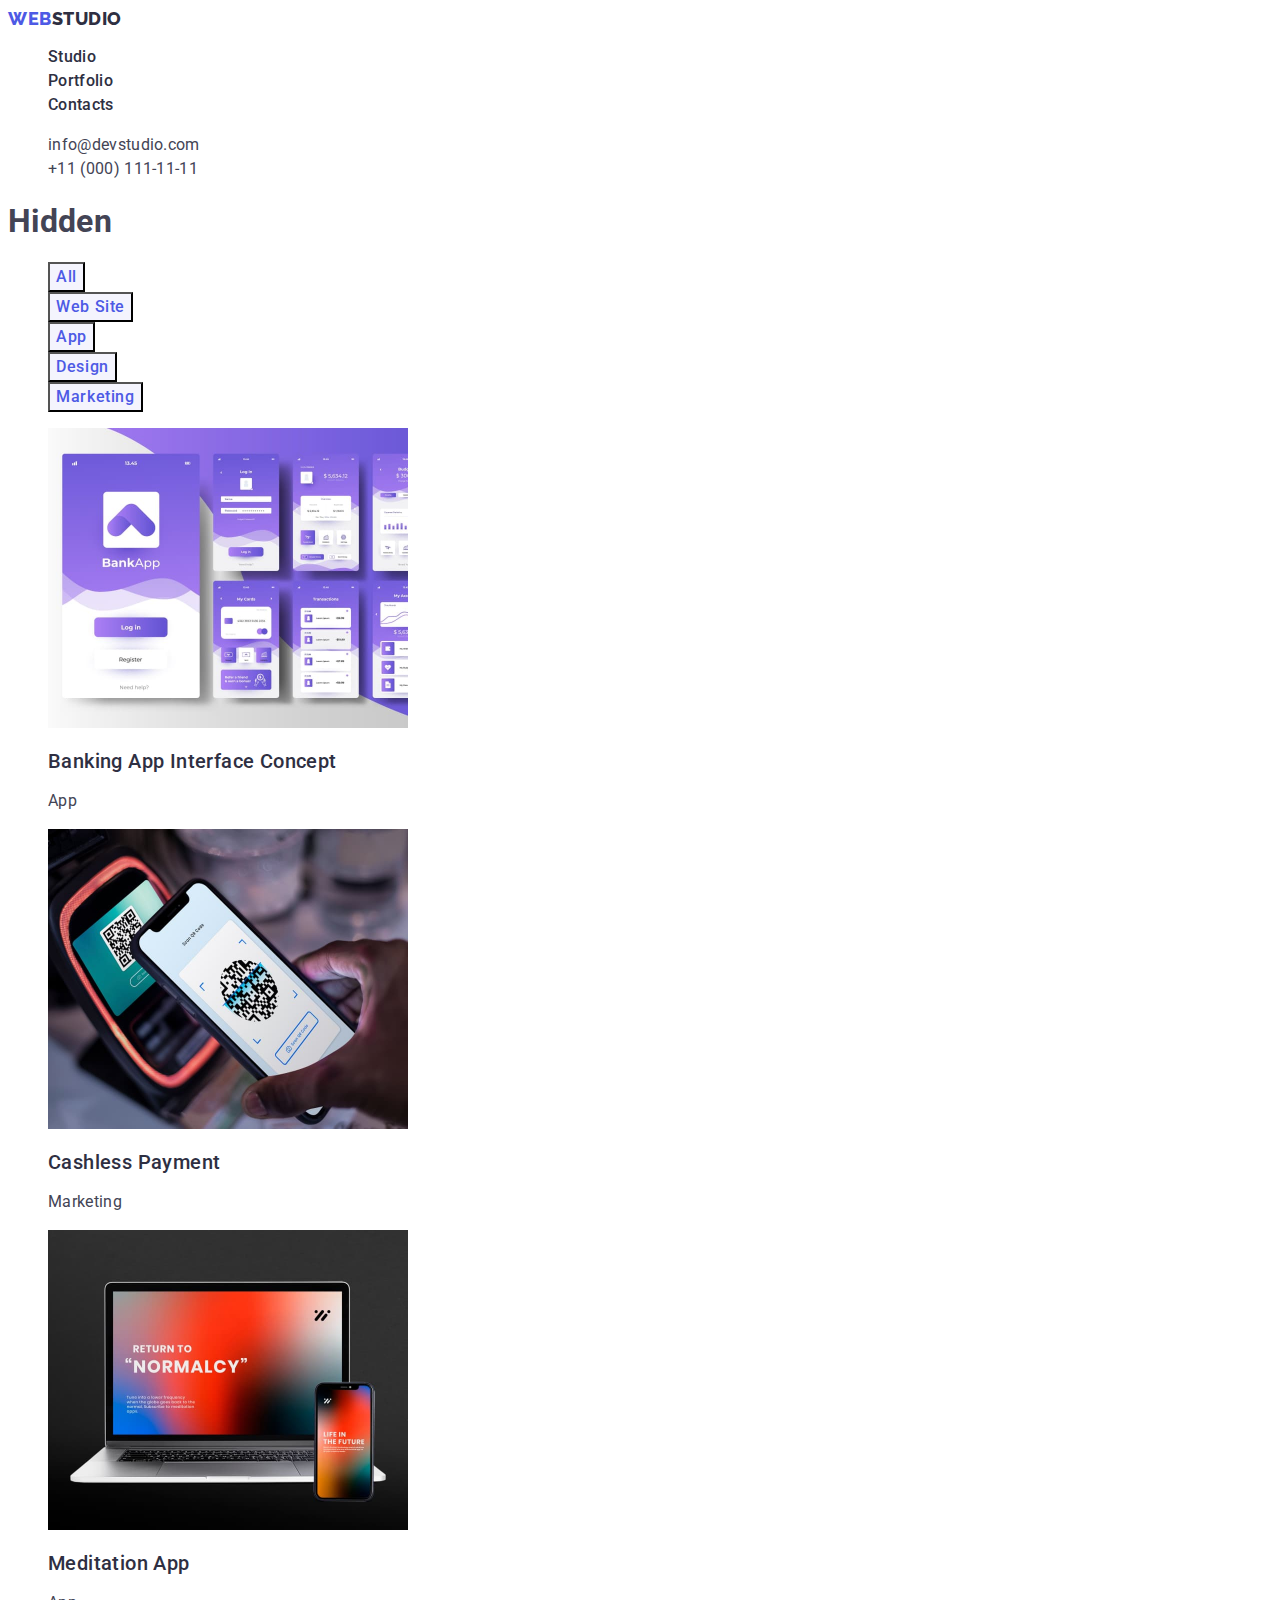
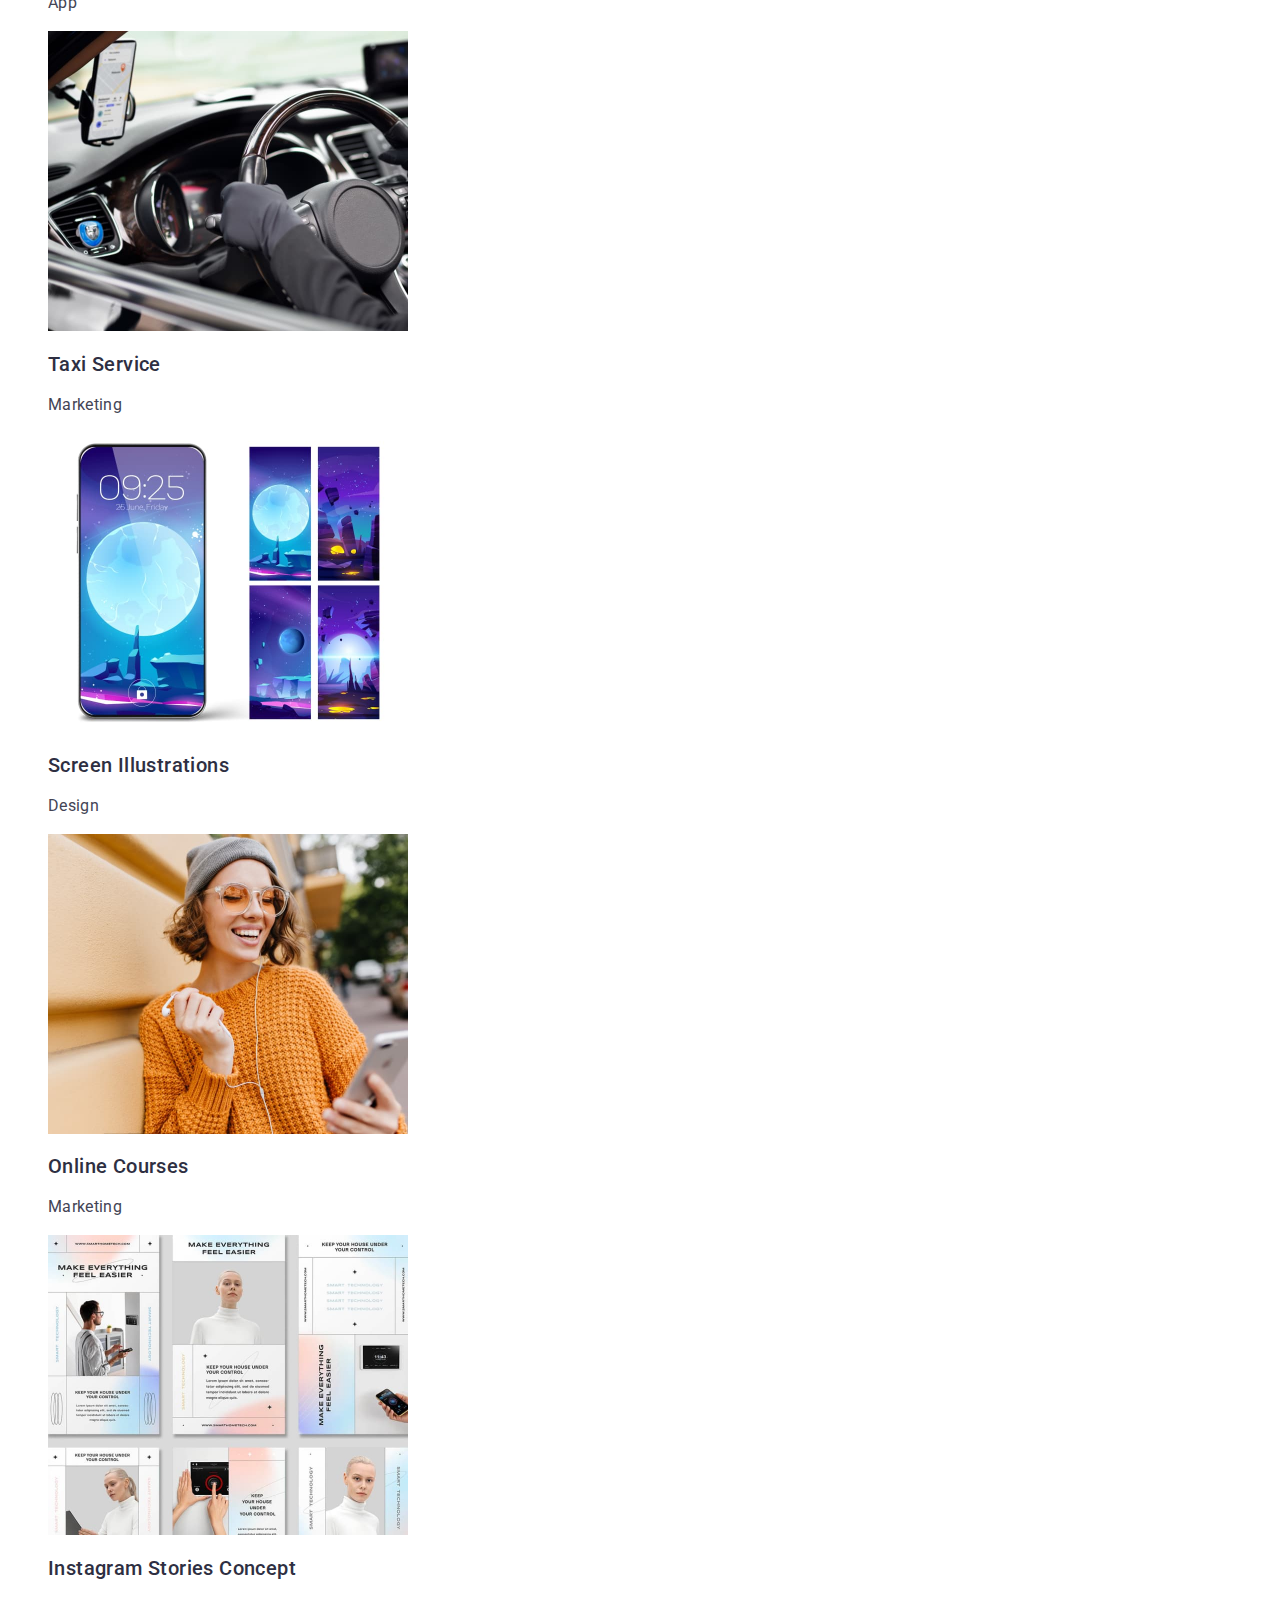
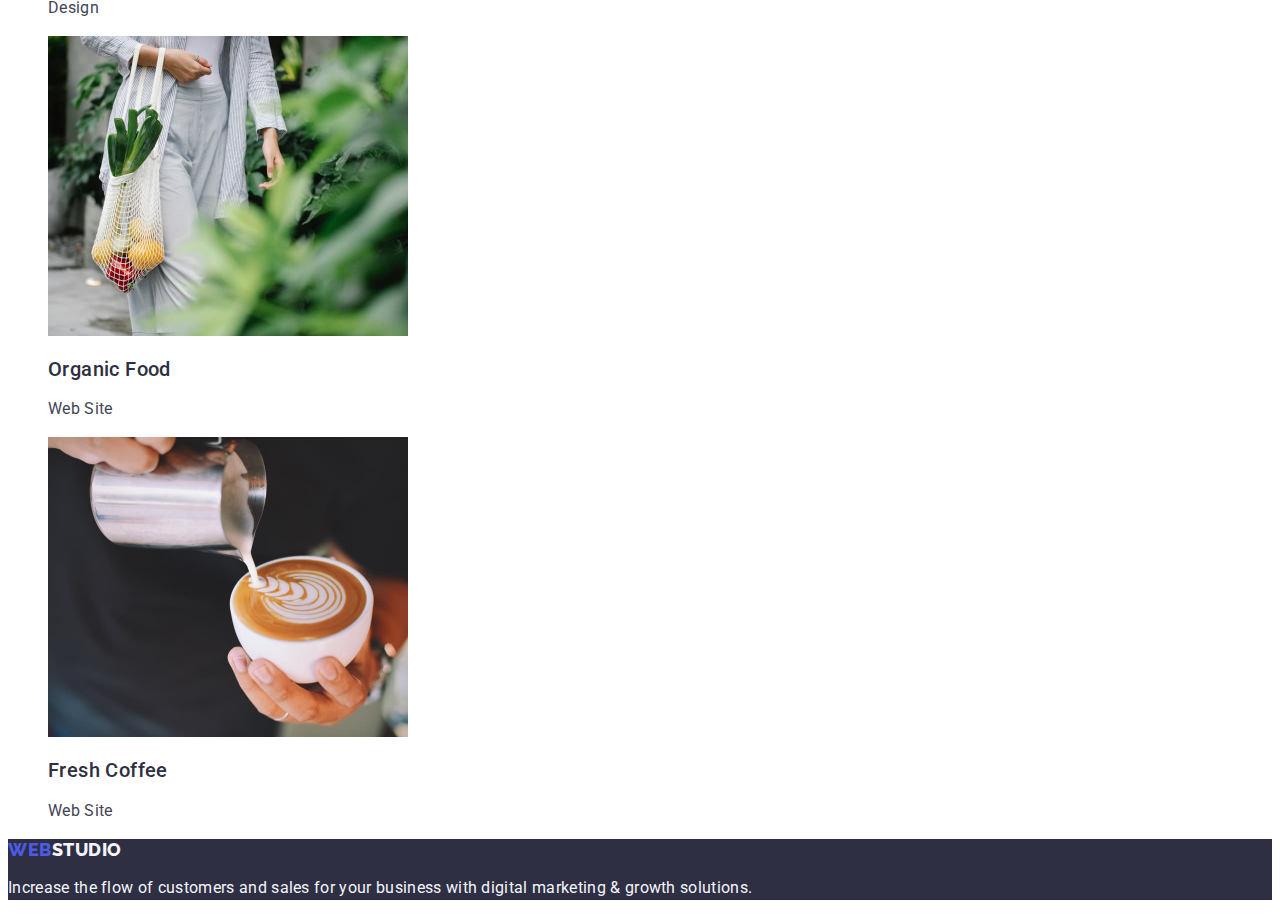
==== portfolio.html @ c9ec7383 "Feat(New project) Added files" ====
<!DOCTYPE html>
<html lang="en">
  <head>
    <meta charset="UTF-8" />
    <meta name="viewport" content="width=device-width, initial-scale=1.0" />
    <link rel="preconnect" href="https://fonts.googleapis.com" />
    <link rel="preconnect" href="https://fonts.gstatic.com" crossorigin />
    <link
      href="https://fonts.googleapis.com/css2?family=Raleway:wght@800&family=Roboto:wght@400;500;700;900&display=swap"
      rel="stylesheet"
    />
    <link rel="stylesheet" href="./css/styles.css" />
    <link rel="shortcut icon" href="./images/favicon.ico" />
    <title>Portfolio</title>
  </head>
  <body>
    <header class="header">
      <nav class="header-nav">
        <a class="header-nav__logo-blue link" href="./index.html"
          >Web<span class="header-nav__logo-black">Studio</span></a
        >
        <ul class="header-nav__list list">
          <li class="header-nav__item">
            <a class="header-nav__link link" href="./index.html">Studio</a>
          </li>
          <li class="header-nav__item">
            <a class="header-nav__link link" href="./portfolio.html"
              >Portfolio</a
            >
          </li>
          <li class="header-nav__item">
            <a class="header-nav__link link" href="">Contacts</a>
          </li>
        </ul>
      </nav>
      <address class="header-contacts">
        <ul class="header-contacts__list list">
          <li class="header-contacts__item">
            <a
              class="header-contacts__link link"
              href="mailto:info@devstudio.com"
              >info@devstudio.com</a
            >
          </li>
          <li class="header-contacts__item">
            <a class="header-contacts__link link" href="tel:+110001111111"
              >+11 (000) 111-11-11</a
            >
          </li>
        </ul>
      </address>
    </header>

    <main>
      <section class="gallery">
        <h1 class="hidden">Hidden</h1>

        <ul class="gallery-filter__list list">
          <li class="gallery-filter__item">
            <button class="gallery-filter__button" type="button">All</button>
          </li>
          <li class="gallery-filter__item">
            <button class="gallery-filter__button" type="button">
              Web Site
            </button>
          </li>
          <li class="gallery-filter__item">
            <button class="gallery-filter__button" type="button">App</button>
          </li>
          <li class="gallery-filter__item">
            <button class="gallery-filter__button" type="button">Design</button>
          </li>
          <li class="gallery-filter__item">
            <button class="gallery-filter__button" type="button">
              Marketing
            </button>
          </li>
        </ul>

        <ul class="gallery__list list">
          <li class="gallery__item">
            <a class="gallery__link link"
              ><img
                class="gallery__image"
                src="./images/portfolio-01.jpg"
                alt="Banking App Interface Concept"
                width="360"
              />
              <h2 class="gallery__title">Banking App Interface Concept</h2>
              <p class="gallery__text">App</p></a
            >
          </li>
          <li class="gallery__item">
            <a class="gallery__link link">
              <img
                class="gallery__image"
                src="./images/portfolio-02.jpg"
                alt="Cashless Payment"
                width="360"
              />
              <h2 class="gallery__title">Cashless Payment</h2>
              <p class="gallery__text">Marketing</p></a
            >
          </li>
          <li class="gallery__item">
            <a class="gallery__link link"
              ><img
                class="gallery__image"
                src="./images/portfolio-03.jpg"
                alt="Meditation App"
                width="360"
              />
              <h2 class="gallery__title">Meditation App</h2>
              <p class="gallery__text">App</p></a
            >
          </li>
          <li class="gallery__item">
            <a class="gallery__link link"
              ><img
                class="gallery__image"
                src="./images/portfolio-04.jpg"
                alt="Taxi Service"
                width="360"
              />
              <h2 class="gallery__title">Taxi Service</h2>
              <p class="gallery__text">Marketing</p></a
            >
          </li>
          <li class="gallery__item">
            <a class="gallery__link link"
              ><img
                class="gallery__image"
                src="./images/portfolio-05.jpg"
                alt="Screen Illustrations"
                width="360"
              />
              <h2 class="gallery__title">Screen Illustrations</h2>
              <p class="gallery__text">Design</p></a
            >
          </li>
          <li class="gallery__item">
            <a class="gallery__link link">
              <img
                class="gallery__image"
                src="./images/portfolio-06.jpg"
                alt="Online Courses"
                width="360"
              />
              <h2 class="gallery__title">Online Courses</h2>
              <p class="gallery__text">Marketing</p>
            </a>
          </li>
          <li class="gallery__item">
            <a class="gallery__link link">
              <img
                class="gallery__image"
                src="./images/portfolio-07.jpg"
                alt="Instagram Stories Concept"
                width="360"
              />
              <h2 class="gallery__title">Instagram Stories Concept</h2>
              <p class="gallery__text">Design</p>
            </a>
          </li>
          <li class="gallery__item">
            <a class="gallery__link link">
              <img
                class="gallery__image"
                src="./images/portfolio-08.jpg"
                alt="Organic Food"
                width="360"
              />
              <h2 class="gallery__title">Organic Food</h2>
              <p class="gallery__text">Web Site</p>
            </a>
          </li>
          <li class="gallery__item">
            <a class="gallery__link link"
              ><img
                class="gallery__image"
                src="./images/portfolio-09.jpg"
                alt="Fresh Coffee"
                width="360"
              />
              <h2 class="gallery__title">Fresh Coffee</h2>
              <p class="gallery__text">Web Site</p></a
            >
          </li>
        </ul>
      </section>
    </main>

    <footer class="footer">
      <a class="footer__logo-blue link" href="./index.html"
        >Web<span class="footer__logo-white">Studio</span></a
      >
      <p class="footer__text">
        Increase the flow of customers and sales for your business with digital
        marketing & growth solutions.
      </p>
    </footer>
  </body>
</html>
---- css/styles.css ----
:root {
  --color-iris: #4d5ae5;
  --color-ocean: #404bbf;
  --color-navy-blue: #2e2f42;
  --color-green: #31d0aa;
  --color-slate: #434455;
  --color-light-slate: #8e8f99;
  --color-cornflower: #e7e9fc;
  --color-cloud: #f4f4fd;
  --color-navy-blue-modal: #2e2f42;
  --color-grey: #2e2f42;
  --color-white: #ffffff;
  --color-dairy: #fcfcfc;
}

body {
  font-family: 'Roboto', sans-serif;
  color: var(--color-slate);
  background-color: var(--color-white);
  font-size: 16px;
  letter-spacing: 0.02em;
}

/* input,
textarea,
button {
  font: inherit;
}

button {
  cursor: pointer;
  color: currentColor;
} */

.list {
  list-style: none;
}

.link {
  text-decoration: none;
}

/* ul {
  list-style: none;
}

a {
  text-decoration: none;
  outline: none;
} */

/* h1,
h2,
h3,
h4,
h5,
h6,
p,
ul {
  margin: 0;
  padding: 0;
}

img {
  display: block;
  max-width: 100%;
  height: auto;
}

.hidden {
  position: absolute;
  width: 1px;
  height: 1px;
  padding: 0;
  margin: -1px;
  overflow: hidden;
  clip: rect(0, 0, 0, 0);
  white-space: nowrap;
  border: 0;
} */

/* Page Studio */

.header {
}

.header-nav {
}

.header-nav__logo-blue {
  color: var(--color-iris);
  font-family: 'Raleway', sans-serif;
  font-weight: 800;
  font-size: 18px;
  line-height: 1.17;
  letter-spacing: 0.03em;
  text-transform: uppercase;
}
.header-nav__logo-black {
  color: var(--color-navy-blue);
  font-family: 'Raleway', sans-serif;
  font-weight: 800;
  font-size: 18px;
  line-height: 1.17;
  letter-spacing: 0.03em;
  text-transform: uppercase;
}

.header-nav__list {
}

.header-nav__item {
}

.header-nav__link {
  color: var(--color-navy-blue);
  font-weight: 500;
  font-size: 16px;
  line-height: 1.5;
}

.header-nav__link:hover,
.header-nav__link:focus {
  color: var(--color-ocean);
}

.header-contacts {
  font-style: normal;
}

.header-contacts__list {
}

.header-contacts__item {
}

.header-contacts__link {
  color: var(--color-slate);
  font-weight: 400;
  font-size: 16px;
  line-height: 1.5;
}

.header-contacts__link:hover,
.header-contacts__link:focus {
  color: var(--color-ocean);
}

.hero {
  background-color: var(--color-navy-blue);
}

.hero__title {
  color: var(--color-white);
  font-weight: 700;
  font-size: 56px;
  line-height: 1.07;
  letter-spacing: 0.02em;
  text-align: center;
}

.hero__button {
  color: var(--color-white);
  background-color: var(--color-iris);
  font-family: 'Roboto', sans-serif;
  font-weight: 500;
  font-size: 16px;
  line-height: 1.5;
  letter-spacing: 0.04em;
  cursor: pointer;
  /* border-radius: 4px;
  padding: 16px 32px 16px 32px;
  border: none;
  box-shadow: 0px 4px 4px 0px rgba(0, 0, 0, 0.15); */
}

.hero__button:hover,
.hero__button:focus {
  background-color: var(--color-ocean);
}

.company {
}

.hidden {
}

.company__list {
}

.company__item {
}

.company__title {
  color: var(--color-navy-blue);
  font-weight: 500;
  font-size: 20px;
  line-height: 1.2;
  letter-spacing: 0.02em;
}

.company__text {
  color: var(--color-slate);
  font-weight: 400;
  font-size: 16px;
  line-height: 1.5;
}

.works {
}

.works__title {
  color: var(--color-navy-blue);
  font-weight: 700;
  font-size: 36px;
  line-height: 1.11;
  text-align: center;
  text-transform: capitalize;
}

.works__list {
}

.works__item {
}

.works__image {
}

.team {
  background-color: var(--color-cloud);
}

.team__title {
  color: var(--color-navy-blue);
  font-weight: 700;
  font-size: 36px;
  line-height: 1.11;
  text-align: center;
  letter-spacing: 0.02em;
  text-transform: capitalize;
}

.team__list {
  background-color: var(--color-white);
}

.team__item {
  background-color: var(--color-white);
}

.team__image {
}

.team__specialist {
  color: var(--color-navy-blue);
  font-weight: 500;
  font-size: 20px;
  line-height: 1.2;
  letter-spacing: 0.02em;
}

.team__job-title {
  color: var(--color-slate);
  font-weight: 400;
  font-size: 16px;
  line-height: 1.5;
}

.footer {
  background-color: var(--color-navy-blue);
}

.footer__logo-blue {
  color: var(--color-iris);
  font-family: 'Raleway', sans-serif;
  font-weight: 800;
  font-size: 18px;
  line-height: 1.17;
  letter-spacing: 0.03em;
  text-transform: uppercase;
}

.footer__logo-white {
  color: var(--color-cloud);
  font-family: 'Raleway', sans-serif;
  font-weight: 800;
  font-size: 18px;
  line-height: 1.17;
  letter-spacing: 0.03em;
  text-transform: uppercase;
}

.footer__text {
  color: var(--color-cloud);
  font-weight: 400;
  font-size: 16px;
  line-height: 1.5;
}

/* Page Portfolio */

.gallery-filter {
}

.hidden {
}

.gallery-filter__list {
}

.gallery-filter__item {
}

.gallery-filter__button {
  color: var(--color-iris);
  background-color: var(--color-cloud);
  font-family: 'Roboto', sans-serif;
  font-weight: 500;
  font-size: 16px;
  line-height: 1.5;
  letter-spacing: 0.04em;
  cursor: pointer;
  /* border: 1px solid var(--color-cornflower);
  border-radius: 4px;
  padding: 12px 24px 12px 24px; */
}

.gallery-filter__button:hover,
.gallery-filter__button:focus {
  color: var(--color-white);
  background-color: var(--color-ocean);
  /* box-shadow: 0px 2px 2px 0px rgba(0, 0, 0, 0.12),
    0px 2px 1px 0px rgba(0, 0, 0, 0.08), 0px 3px 1px 0px rgba(0, 0, 0, 0.1);
  border: none; */
}

.gallery {
}

.gallery__list {
}

.gallery__item {
}

.gallery__link {
}

.gallery__image {
}

.gallery__title {
  color: var(--color-navy-blue);
  font-weight: 500;
  font-size: 20px;
  line-height: 1.2;
  letter-spacing: 0.02em;
}

.gallery__text {
  color: var(--color-slate);
  font-weight: 400;
  font-size: 16px;
  line-height: 1.5;
  letter-spacing: 0.02em;
}
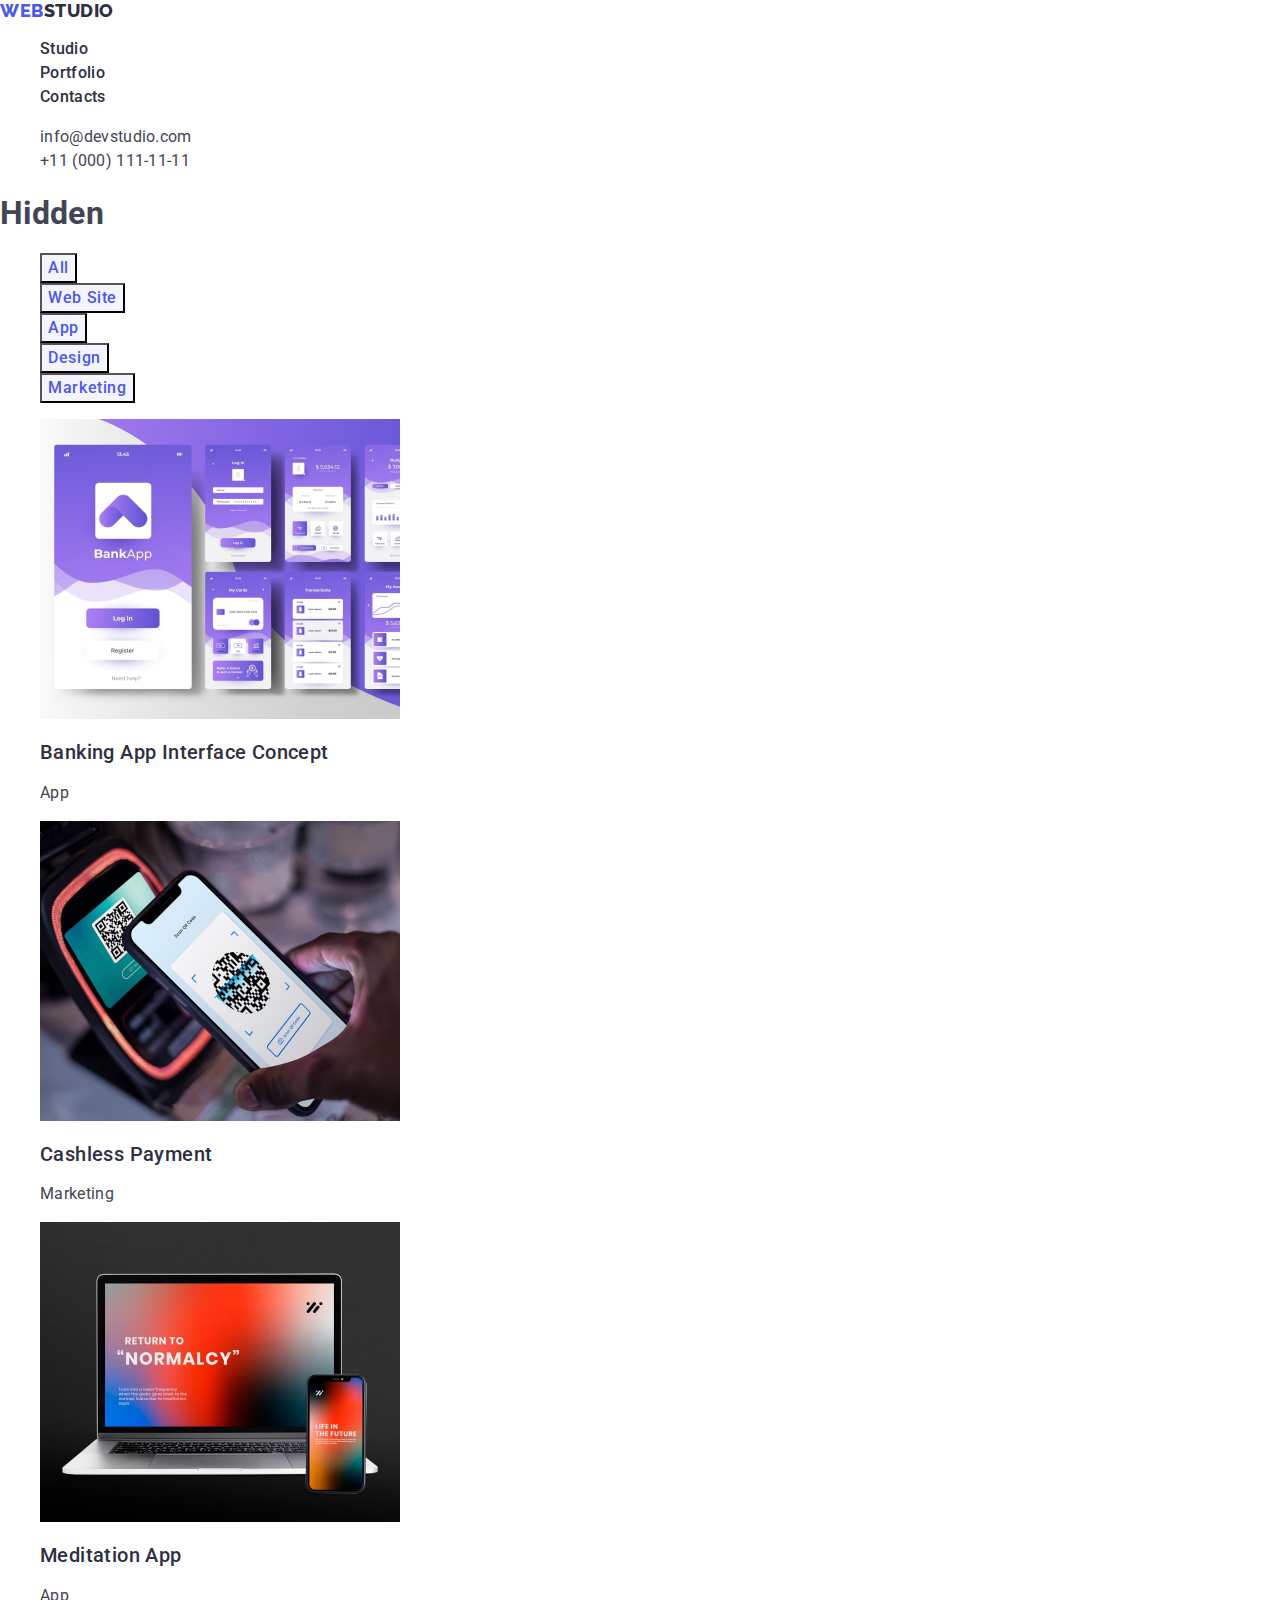
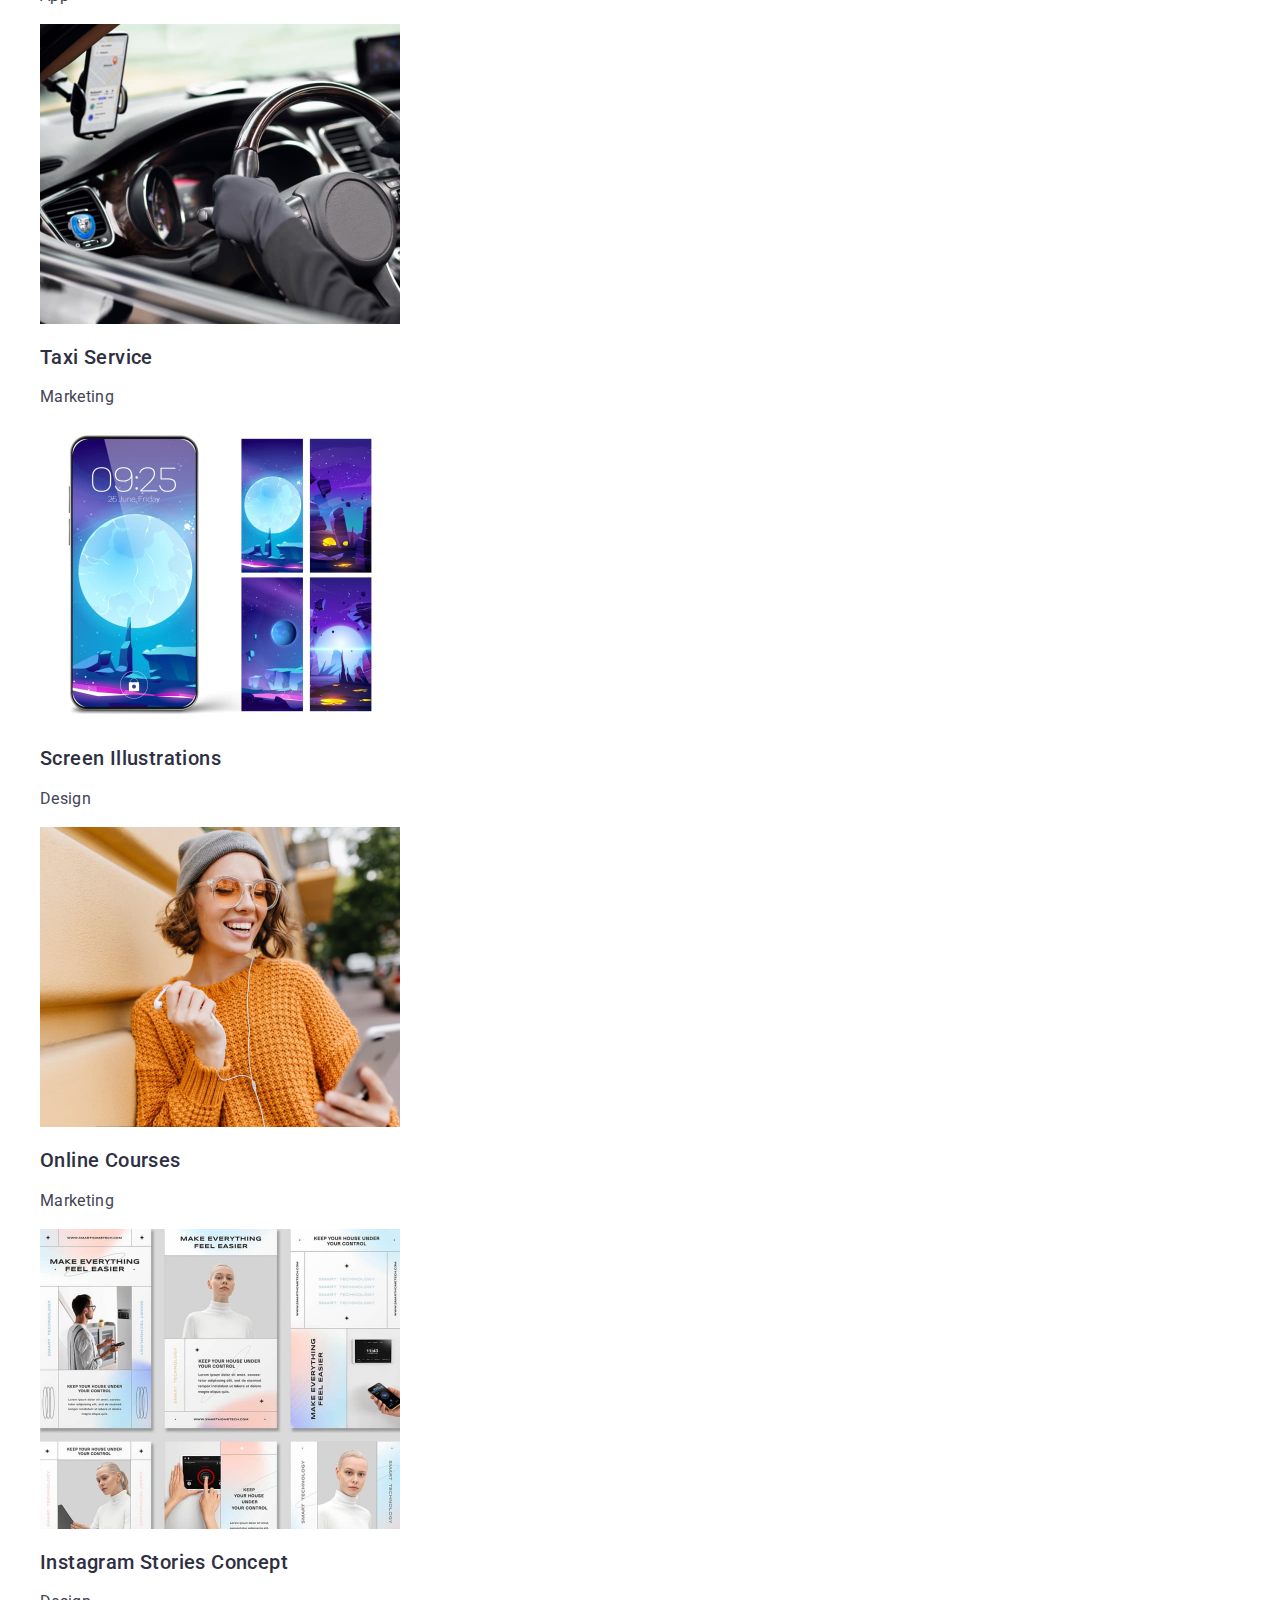
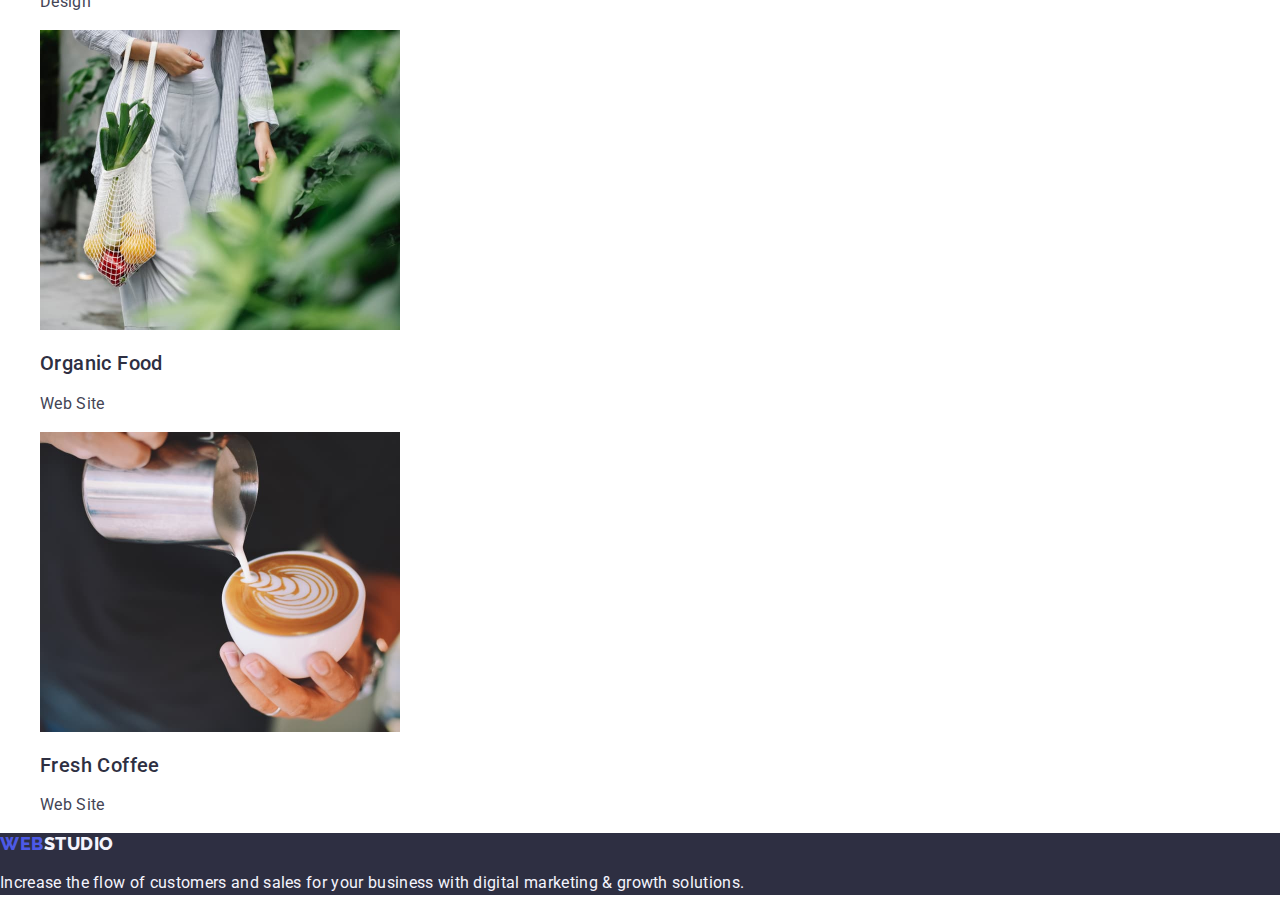
==== commit c0c1ac31: "Update portfolio.html" ====
--- a/portfolio.html
+++ b/portfolio.html
@@ -8,6 +8,10 @@
     <link
       href="https://fonts.googleapis.com/css2?family=Raleway:wght@800&family=Roboto:wght@400;500;700;900&display=swap"
       rel="stylesheet"
+    />
+    <link
+      rel="stylesheet"
+      href="https://cdnjs.cloudflare.com/ajax/libs/modern-normalize/2.0.0/modern-normalize.min.css"
     />
     <link rel="stylesheet" href="./css/styles.css" />
     <link rel="shortcut icon" href="./images/favicon.ico" />
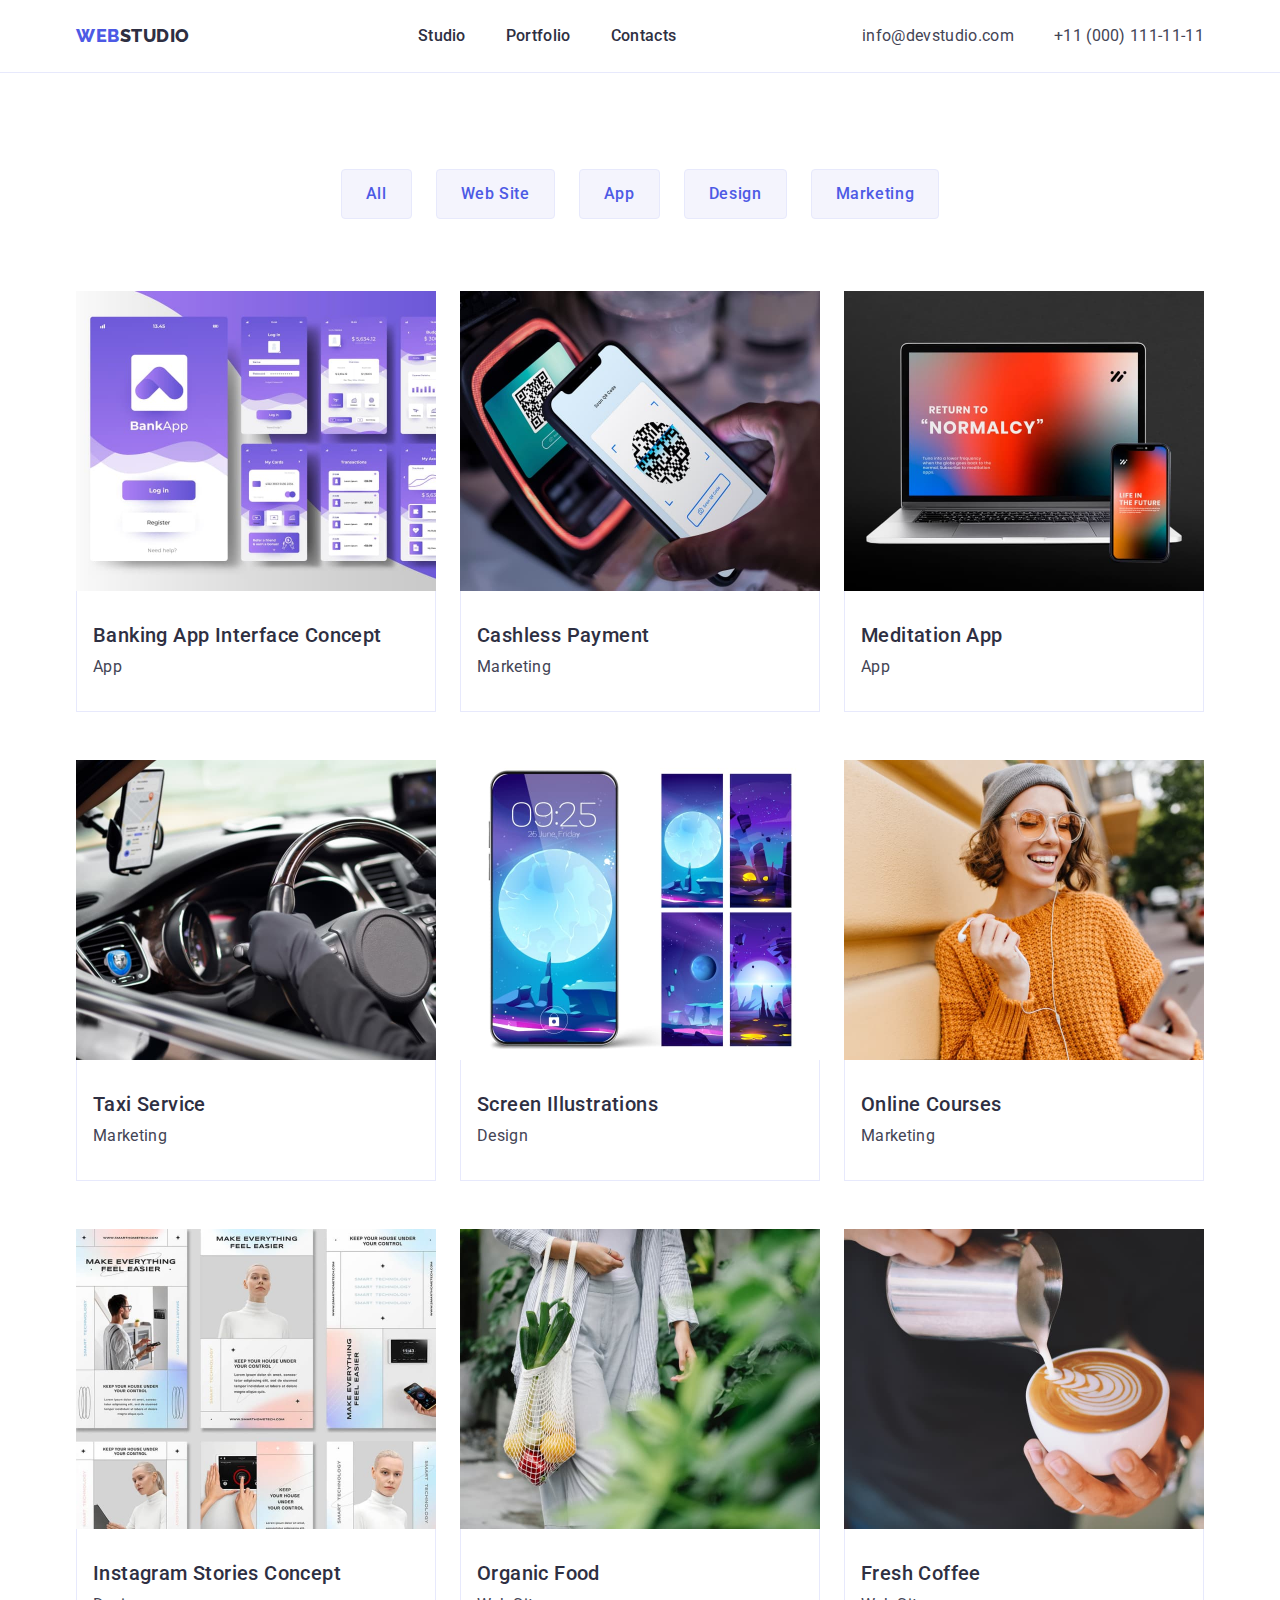
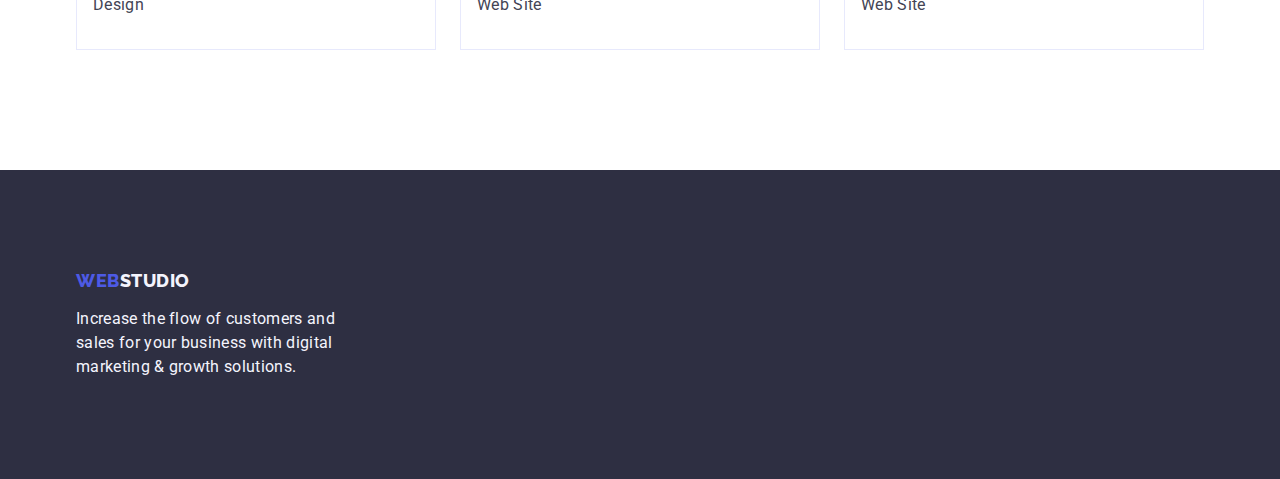
==== commit 0fb51044: "Feat(HTML & CSS) Added markup & styles" ====
--- a/portfolio.html
+++ b/portfolio.html
@@ -19,189 +19,215 @@
   </head>
   <body>
     <header class="header">
-      <nav class="header-nav">
-        <a class="header-nav__logo-blue link" href="./index.html"
-          >Web<span class="header-nav__logo-black">Studio</span></a
-        >
-        <ul class="header-nav__list list">
-          <li class="header-nav__item">
-            <a class="header-nav__link link" href="./index.html">Studio</a>
-          </li>
-          <li class="header-nav__item">
-            <a class="header-nav__link link" href="./portfolio.html"
-              >Portfolio</a
-            >
-          </li>
-          <li class="header-nav__item">
-            <a class="header-nav__link link" href="">Contacts</a>
-          </li>
-        </ul>
-      </nav>
-      <address class="header-contacts">
-        <ul class="header-contacts__list list">
-          <li class="header-contacts__item">
-            <a
-              class="header-contacts__link link"
-              href="mailto:info@devstudio.com"
-              >info@devstudio.com</a
-            >
-          </li>
-          <li class="header-contacts__item">
-            <a class="header-contacts__link link" href="tel:+110001111111"
-              >+11 (000) 111-11-11</a
-            >
-          </li>
-        </ul>
-      </address>
+      <div class="header-container container">
+        <nav class="header-nav">
+          <a class="header-nav__logo-blue link" href="./index.html"
+            >Web<span class="header-nav__logo-black">Studio</span></a
+          >
+          <ul class="header-nav__list list">
+            <li class="header-nav__item">
+              <a class="header-nav__link link" href="./index.html">Studio</a>
+            </li>
+            <li class="header-nav__item">
+              <a class="header-nav__link link" href="./portfolio.html"
+                >Portfolio</a
+              >
+            </li>
+            <li class="header-nav__item">
+              <a class="header-nav__link link" href="">Contacts</a>
+            </li>
+          </ul>
+        </nav>
+        <address class="header-contacts">
+          <ul class="header-contacts__list list">
+            <li class="header-contacts__item">
+              <a
+                class="header-contacts__link link"
+                href="mailto:info@devstudio.com"
+                >info@devstudio.com</a
+              >
+            </li>
+            <li class="header-contacts__item">
+              <a class="header-contacts__link link" href="tel:+110001111111"
+                >+11 (000) 111-11-11</a
+              >
+            </li>
+          </ul>
+        </address>
+      </div>
     </header>
 
     <main>
       <section class="gallery">
-        <h1 class="hidden">Hidden</h1>
-
-        <ul class="gallery-filter__list list">
-          <li class="gallery-filter__item">
-            <button class="gallery-filter__button" type="button">All</button>
-          </li>
-          <li class="gallery-filter__item">
-            <button class="gallery-filter__button" type="button">
-              Web Site
-            </button>
-          </li>
-          <li class="gallery-filter__item">
-            <button class="gallery-filter__button" type="button">App</button>
-          </li>
-          <li class="gallery-filter__item">
-            <button class="gallery-filter__button" type="button">Design</button>
-          </li>
-          <li class="gallery-filter__item">
-            <button class="gallery-filter__button" type="button">
-              Marketing
-            </button>
-          </li>
-        </ul>
-
-        <ul class="gallery__list list">
-          <li class="gallery__item">
-            <a class="gallery__link link"
-              ><img
-                class="gallery__image"
-                src="./images/portfolio-01.jpg"
-                alt="Banking App Interface Concept"
-                width="360"
-              />
-              <h2 class="gallery__title">Banking App Interface Concept</h2>
-              <p class="gallery__text">App</p></a
-            >
-          </li>
-          <li class="gallery__item">
-            <a class="gallery__link link">
-              <img
-                class="gallery__image"
-                src="./images/portfolio-02.jpg"
-                alt="Cashless Payment"
-                width="360"
-              />
-              <h2 class="gallery__title">Cashless Payment</h2>
-              <p class="gallery__text">Marketing</p></a
-            >
-          </li>
-          <li class="gallery__item">
-            <a class="gallery__link link"
-              ><img
-                class="gallery__image"
-                src="./images/portfolio-03.jpg"
-                alt="Meditation App"
-                width="360"
-              />
-              <h2 class="gallery__title">Meditation App</h2>
-              <p class="gallery__text">App</p></a
-            >
-          </li>
-          <li class="gallery__item">
-            <a class="gallery__link link"
-              ><img
-                class="gallery__image"
-                src="./images/portfolio-04.jpg"
-                alt="Taxi Service"
-                width="360"
-              />
-              <h2 class="gallery__title">Taxi Service</h2>
-              <p class="gallery__text">Marketing</p></a
-            >
-          </li>
-          <li class="gallery__item">
-            <a class="gallery__link link"
-              ><img
-                class="gallery__image"
-                src="./images/portfolio-05.jpg"
-                alt="Screen Illustrations"
-                width="360"
-              />
-              <h2 class="gallery__title">Screen Illustrations</h2>
-              <p class="gallery__text">Design</p></a
-            >
-          </li>
-          <li class="gallery__item">
-            <a class="gallery__link link">
-              <img
-                class="gallery__image"
-                src="./images/portfolio-06.jpg"
-                alt="Online Courses"
-                width="360"
-              />
-              <h2 class="gallery__title">Online Courses</h2>
-              <p class="gallery__text">Marketing</p>
-            </a>
-          </li>
-          <li class="gallery__item">
-            <a class="gallery__link link">
-              <img
-                class="gallery__image"
-                src="./images/portfolio-07.jpg"
-                alt="Instagram Stories Concept"
-                width="360"
-              />
-              <h2 class="gallery__title">Instagram Stories Concept</h2>
-              <p class="gallery__text">Design</p>
-            </a>
-          </li>
-          <li class="gallery__item">
-            <a class="gallery__link link">
-              <img
-                class="gallery__image"
-                src="./images/portfolio-08.jpg"
-                alt="Organic Food"
-                width="360"
-              />
-              <h2 class="gallery__title">Organic Food</h2>
-              <p class="gallery__text">Web Site</p>
-            </a>
-          </li>
-          <li class="gallery__item">
-            <a class="gallery__link link"
-              ><img
-                class="gallery__image"
-                src="./images/portfolio-09.jpg"
-                alt="Fresh Coffee"
-                width="360"
-              />
-              <h2 class="gallery__title">Fresh Coffee</h2>
-              <p class="gallery__text">Web Site</p></a
-            >
-          </li>
-        </ul>
+        <div class="container">
+          <h1 class="hidden">Hidden</h1>
+
+          <ul class="gallery-filter__list list">
+            <li class="gallery-filter__item">
+              <button class="gallery-filter__button" type="button">All</button>
+            </li>
+            <li class="gallery-filter__item">
+              <button class="gallery-filter__button" type="button">
+                Web Site
+              </button>
+            </li>
+            <li class="gallery-filter__item">
+              <button class="gallery-filter__button" type="button">App</button>
+            </li>
+            <li class="gallery-filter__item">
+              <button class="gallery-filter__button" type="button">
+                Design
+              </button>
+            </li>
+            <li class="gallery-filter__item">
+              <button class="gallery-filter__button" type="button">
+                Marketing
+              </button>
+            </li>
+          </ul>
+
+          <ul class="gallery__list list">
+            <li class="gallery__item">
+              <a class="gallery__link link"
+                ><img
+                  class="gallery__image"
+                  src="./images/portfolio-01.jpg"
+                  alt="Banking App Interface Concept"
+                  width="360"
+                />
+                <div class="gallery__wrapper">
+                  <h2 class="gallery__title">Banking App Interface Concept</h2>
+                  <p class="gallery__text">App</p>
+                </div>
+              </a>
+            </li>
+            <li class="gallery__item">
+              <a class="gallery__link link">
+                <img
+                  class="gallery__image"
+                  src="./images/portfolio-02.jpg"
+                  alt="Cashless Payment"
+                  width="360"
+                />
+                <div class="gallery__wrapper">
+                  <h2 class="gallery__title">Cashless Payment</h2>
+                  <p class="gallery__text">Marketing</p>
+                </div>
+              </a>
+            </li>
+            <li class="gallery__item">
+              <a class="gallery__link link"
+                ><img
+                  class="gallery__image"
+                  src="./images/portfolio-03.jpg"
+                  alt="Meditation App"
+                  width="360"
+                />
+                <div class="gallery__wrapper">
+                  <h2 class="gallery__title">Meditation App</h2>
+                  <p class="gallery__text">App</p>
+                </div>
+              </a>
+            </li>
+            <li class="gallery__item">
+              <a class="gallery__link link"
+                ><img
+                  class="gallery__image"
+                  src="./images/portfolio-04.jpg"
+                  alt="Taxi Service"
+                  width="360"
+                />
+                <div class="gallery__wrapper">
+                  <h2 class="gallery__title">Taxi Service</h2>
+                  <p class="gallery__text">Marketing</p>
+                </div>
+              </a>
+            </li>
+            <li class="gallery__item">
+              <a class="gallery__link link"
+                ><img
+                  class="gallery__image"
+                  src="./images/portfolio-05.jpg"
+                  alt="Screen Illustrations"
+                  width="360"
+                />
+                <div class="gallery__wrapper">
+                  <h2 class="gallery__title">Screen Illustrations</h2>
+                  <p class="gallery__text">Design</p>
+                </div>
+              </a>
+            </li>
+            <li class="gallery__item">
+              <a class="gallery__link link">
+                <img
+                  class="gallery__image"
+                  src="./images/portfolio-06.jpg"
+                  alt="Online Courses"
+                  width="360"
+                />
+                <div class="gallery__wrapper">
+                  <h2 class="gallery__title">Online Courses</h2>
+                  <p class="gallery__text">Marketing</p>
+                </div>
+              </a>
+            </li>
+            <li class="gallery__item">
+              <a class="gallery__link link">
+                <img
+                  class="gallery__image"
+                  src="./images/portfolio-07.jpg"
+                  alt="Instagram Stories Concept"
+                  width="360"
+                />
+                <div class="gallery__wrapper">
+                  <h2 class="gallery__title">Instagram Stories Concept</h2>
+                  <p class="gallery__text">Design</p>
+                </div>
+              </a>
+            </li>
+            <li class="gallery__item">
+              <a class="gallery__link link">
+                <img
+                  class="gallery__image"
+                  src="./images/portfolio-08.jpg"
+                  alt="Organic Food"
+                  width="360"
+                />
+                <div class="gallery__wrapper">
+                  <h2 class="gallery__title">Organic Food</h2>
+                  <p class="gallery__text">Web Site</p>
+                </div>
+              </a>
+            </li>
+            <li class="gallery__item">
+              <a class="gallery__link link"
+                ><img
+                  class="gallery__image"
+                  src="./images/portfolio-09.jpg"
+                  alt="Fresh Coffee"
+                  width="360"
+                />
+                <div class="gallery__wrapper">
+                  <h2 class="gallery__title">Fresh Coffee</h2>
+                  <p class="gallery__text">Web Site</p>
+                </div>
+              </a>
+            </li>
+          </ul>
+        </div>
       </section>
     </main>
 
     <footer class="footer">
-      <a class="footer__logo-blue link" href="./index.html"
-        >Web<span class="footer__logo-white">Studio</span></a
-      >
-      <p class="footer__text">
-        Increase the flow of customers and sales for your business with digital
-        marketing & growth solutions.
-      </p>
+      <div class="container">
+        <a class="footer__logo-blue link" href="./index.html"
+          >Web<span class="footer__logo-white">Studio</span></a
+        >
+        <p class="footer__text">
+          Increase the flow of customers and sales for your business with
+          digital marketing & growth solutions.
+        </p>
+      </div>
     </footer>
   </body>
 </html>
--- a/css/styles.css
+++ b/css/styles.css
@@ -21,17 +21,6 @@
   letter-spacing: 0.02em;
 }
 
-/* input,
-textarea,
-button {
-  font: inherit;
-}
-
-button {
-  cursor: pointer;
-  color: currentColor;
-} */
-
 .list {
   list-style: none;
 }
@@ -40,16 +29,7 @@
   text-decoration: none;
 }
 
-/* ul {
-  list-style: none;
-}
-
-a {
-  text-decoration: none;
-  outline: none;
-} */
-
-/* h1,
+h1,
 h2,
 h3,
 h4,
@@ -59,6 +39,26 @@
 ul {
   margin: 0;
   padding: 0;
+}
+
+input,
+textarea,
+button {
+  font: inherit;
+}
+
+button {
+  cursor: pointer;
+  color: currentColor;
+}
+
+ul {
+  list-style: none;
+}
+
+a {
+  text-decoration: none;
+  outline: none;
 }
 
 img {
@@ -77,14 +77,30 @@
   clip: rect(0, 0, 0, 0);
   white-space: nowrap;
   border: 0;
-} */
+}
+
+.container {
+  width: 1158px;
+  margin: 0 auto;
+  padding: 0 15px;
+}
 
 /* Page Studio */
 
 .header {
+  border-bottom: 1px solid var(--color-cornflower);
+  display: flex;
+}
+
+.header-container {
+  display: flex;
+  align-items: center;
 }
 
 .header-nav {
+  display: flex;
+  column-gap: 76px;
+  align-items: center;
 }
 
 .header-nav__logo-blue {
@@ -95,21 +111,22 @@
   line-height: 1.17;
   letter-spacing: 0.03em;
   text-transform: uppercase;
-}
+  display: inline-block;
+  margin-right: 76px;
+}
+
 .header-nav__logo-black {
   color: var(--color-navy-blue);
-  font-family: 'Raleway', sans-serif;
-  font-weight: 800;
-  font-size: 18px;
-  line-height: 1.17;
-  letter-spacing: 0.03em;
-  text-transform: uppercase;
 }
 
 .header-nav__list {
+  display: flex;
+  gap: 40px;
+  margin-left: 76px;
 }
 
 .header-nav__item {
+  padding: 24px 0;
 }
 
 .header-nav__link {
@@ -126,9 +143,12 @@
 
 .header-contacts {
   font-style: normal;
+  margin-left: auto;
 }
 
 .header-contacts__list {
+  display: flex;
+  gap: 40px;
 }
 
 .header-contacts__item {
@@ -139,6 +159,7 @@
   font-weight: 400;
   font-size: 16px;
   line-height: 1.5;
+  display: inline-block;
 }
 
 .header-contacts__link:hover,
@@ -148,6 +169,7 @@
 
 .hero {
   background-color: var(--color-navy-blue);
+  padding: 188px 0;
 }
 
 .hero__title {
@@ -157,6 +179,9 @@
   line-height: 1.07;
   letter-spacing: 0.02em;
   text-align: center;
+  width: 496px;
+  text-align: center;
+  margin: 0 auto 48px;
 }
 
 .hero__button {
@@ -168,10 +193,12 @@
   line-height: 1.5;
   letter-spacing: 0.04em;
   cursor: pointer;
-  /* border-radius: 4px;
+  border-radius: 4px;
   padding: 16px 32px 16px 32px;
   border: none;
-  box-shadow: 0px 4px 4px 0px rgba(0, 0, 0, 0.15); */
+  box-shadow: 0px 4px 4px 0px rgba(0, 0, 0, 0.15);
+  display: block;
+  margin: 0 auto;
 }
 
 .hero__button:hover,
@@ -180,15 +207,16 @@
 }
 
 .company {
-}
-
-.hidden {
+  padding: 120px 0;
 }
 
 .company__list {
+  display: flex;
+  gap: 24px;
 }
 
 .company__item {
+  width: 264px;
 }
 
 .company__title {
@@ -197,6 +225,7 @@
   font-size: 20px;
   line-height: 1.2;
   letter-spacing: 0.02em;
+  margin-bottom: 8px;
 }
 
 .company__text {
@@ -207,6 +236,7 @@
 }
 
 .works {
+  padding-bottom: 120px;
 }
 
 .works__title {
@@ -216,9 +246,12 @@
   line-height: 1.11;
   text-align: center;
   text-transform: capitalize;
+  margin-bottom: 72px;
 }
 
 .works__list {
+  display: flex;
+  gap: 24px;
 }
 
 .works__item {
@@ -229,6 +262,7 @@
 
 .team {
   background-color: var(--color-cloud);
+  padding: 120px 0;
 }
 
 .team__title {
@@ -239,14 +273,25 @@
   text-align: center;
   letter-spacing: 0.02em;
   text-transform: capitalize;
+  margin-bottom: 72px;
 }
 
 .team__list {
-  background-color: var(--color-white);
+  background-color: var(--color-cloud);
+  display: flex;
+  gap: 24px;
 }
 
 .team__item {
   background-color: var(--color-white);
+  box-shadow: 0px 2px 1px 0px rgba(46, 47, 66, 0.08),
+    0px 1px 1px 0px rgba(46, 47, 66, 0.16),
+    0px 1px 6px 0px rgba(46, 47, 66, 0.08);
+  border-radius: 0px 0px 4px 4px;
+}
+
+.team__wrapper {
+  padding: 32px 16px;
 }
 
 .team__image {
@@ -258,6 +303,8 @@
   font-size: 20px;
   line-height: 1.2;
   letter-spacing: 0.02em;
+  text-align: center;
+  margin-bottom: 8px;
 }
 
 .team__job-title {
@@ -265,10 +312,12 @@
   font-weight: 400;
   font-size: 16px;
   line-height: 1.5;
+  text-align: center;
 }
 
 .footer {
   background-color: var(--color-navy-blue);
+  padding: 100px 0;
 }
 
 .footer__logo-blue {
@@ -279,16 +328,12 @@
   line-height: 1.17;
   letter-spacing: 0.03em;
   text-transform: uppercase;
+  display: inline-block;
+  margin-bottom: 16px;
 }
 
 .footer__logo-white {
   color: var(--color-cloud);
-  font-family: 'Raleway', sans-serif;
-  font-weight: 800;
-  font-size: 18px;
-  line-height: 1.17;
-  letter-spacing: 0.03em;
-  text-transform: uppercase;
 }
 
 .footer__text {
@@ -296,17 +341,20 @@
   font-weight: 400;
   font-size: 16px;
   line-height: 1.5;
+  width: 264px;
 }
 
 /* Page Portfolio */
 
-.gallery-filter {
-}
-
-.hidden {
+.gallery {
+  padding: 96px 0 120px;
 }
 
 .gallery-filter__list {
+  display: flex;
+  justify-content: center;
+  gap: 24px;
+  margin-bottom: 72px;
 }
 
 .gallery-filter__item {
@@ -321,24 +369,24 @@
   line-height: 1.5;
   letter-spacing: 0.04em;
   cursor: pointer;
-  /* border: 1px solid var(--color-cornflower);
+  border: 1px solid var(--color-cornflower);
   border-radius: 4px;
-  padding: 12px 24px 12px 24px; */
+  padding: 12px 24px 12px 24px;
 }
 
 .gallery-filter__button:hover,
 .gallery-filter__button:focus {
   color: var(--color-white);
   background-color: var(--color-ocean);
-  /* box-shadow: 0px 2px 2px 0px rgba(0, 0, 0, 0.12),
+  box-shadow: 0px 2px 2px 0px rgba(0, 0, 0, 0.12),
     0px 2px 1px 0px rgba(0, 0, 0, 0.08), 0px 3px 1px 0px rgba(0, 0, 0, 0.1);
-  border: none; */
-}
-
-.gallery {
+  border: none;
 }
 
 .gallery__list {
+  display: flex;
+  flex-wrap: wrap;
+  gap: 48px 24px;
 }
 
 .gallery__item {
@@ -348,6 +396,12 @@
 }
 
 .gallery__image {
+}
+
+.gallery__wrapper {
+  border: 1px solid var(--color-cornflower);
+  border-top: none;
+  padding: 32px 16px;
 }
 
 .gallery__title {
@@ -356,6 +410,7 @@
   font-size: 20px;
   line-height: 1.2;
   letter-spacing: 0.02em;
+  margin-bottom: 8px;
 }
 
 .gallery__text {
